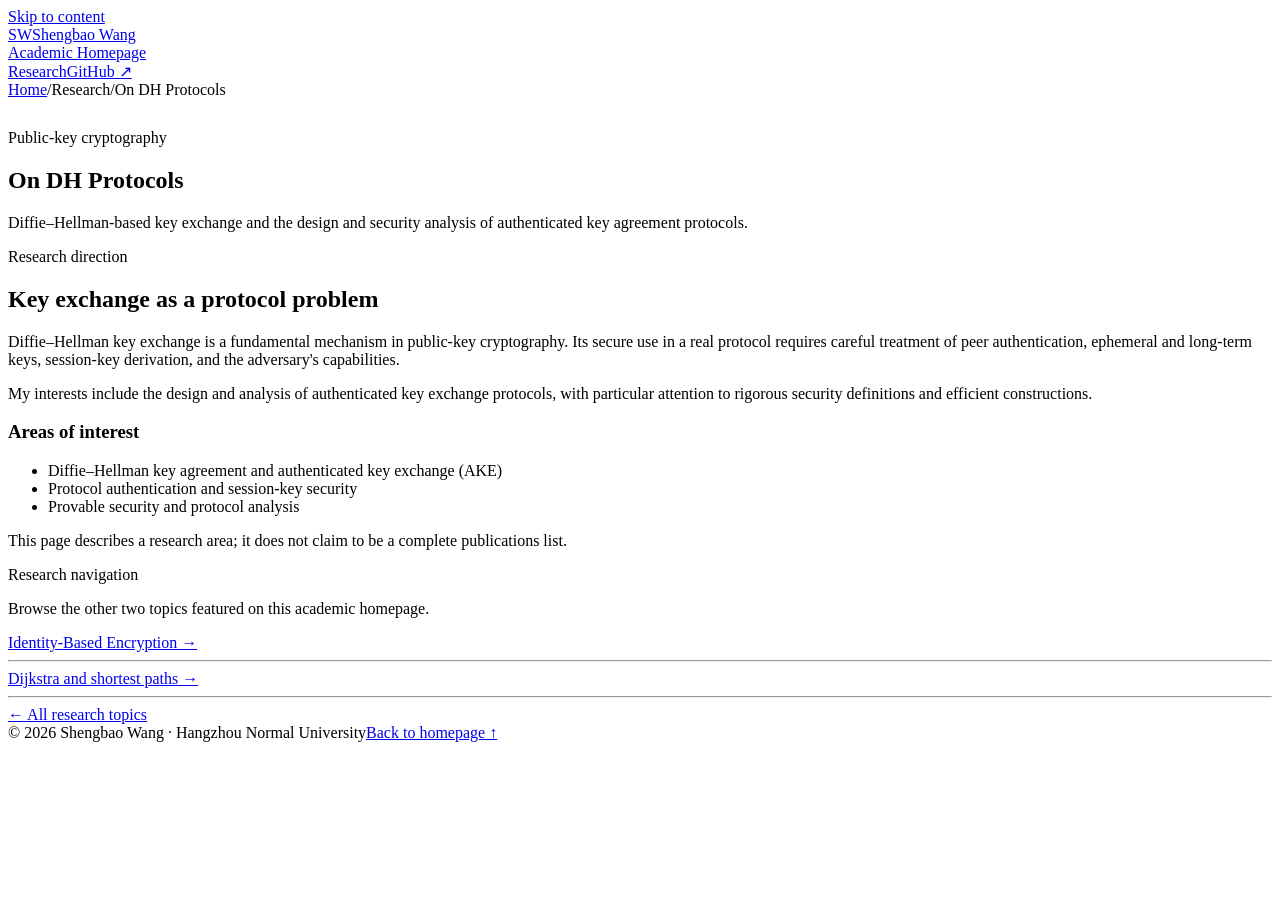
==== dh-protocols.html @ 523c3961 "Add files via upload" ====
<!doctype html><html lang="en"><head><meta charset="utf-8"><meta name="viewport" content="width=device-width,initial-scale=1"><meta name="description" content="Shengbao Wang — research interests in Diffie–Hellman and authenticated key exchange protocols."><meta name="theme-color" content="#11253a"><title>On DH Protocols | Shengbao Wang</title><link rel="stylesheet" href="assets/style.css"></head><body class="subpage"><a class="skip" href="#main">Skip to content</a><header class="site-head"><div class="container head-inner"><a class="brand" href="index.html"><span class="brand-mark" aria-hidden="true">SW</span><span><span class="brand-name">Shengbao Wang</span><br><span class="brand-meta">Academic Homepage</span></span></a><nav class="head-nav" aria-label="Main navigation"><a href="index.html#research">Research</a><a class="nav-external" href="https://github.com/PaulWang2024" target="_blank" rel="noopener noreferrer">GitHub ↗</a></nav></div></header><main id="main"><section class="page-hero"><div class="container"><div class="breadcrumb"><a href="index.html">Home</a><span aria-hidden="true">/</span><span>Research</span><span aria-hidden="true">/</span><span>On DH Protocols</span></div><p class="eyebrow" style="margin-top:30px">Public-key cryptography</p><h1>On DH Protocols</h1><p class="page-subtitle">Diffie–Hellman-based key exchange and the design and security analysis of authenticated key agreement protocols.</p></div></section><section class="detail-section"><div class="container detail-grid"><article><p class="small-title">Research direction</p><h2>Key exchange as a protocol problem</h2><p>Diffie–Hellman key exchange is a fundamental mechanism in public-key cryptography. Its secure use in a real protocol requires careful treatment of peer authentication, ephemeral and long-term keys, session-key derivation, and the adversary's capabilities.</p><p>My interests include the design and analysis of authenticated key exchange protocols, with particular attention to rigorous security definitions and efficient constructions.</p><h3>Areas of interest</h3><ul class="topic-list"><li>Diffie–Hellman key agreement and authenticated key exchange (AKE)</li><li>Protocol authentication and session-key security</li><li>Provable security and protocol analysis</li></ul><p class="support-note">This page describes a research area; it does not claim to be a complete publications list.</p></article><aside class="side-note"><p class="small-title">Research navigation</p><p>Browse the other two topics featured on this academic homepage.</p><a class="minilink" href="ibe.html">Identity-Based Encryption →</a><hr><a class="minilink" href="dijkstra.html">Dijkstra and shortest paths →</a><hr><a class="button button-soft" href="index.html#research">← All research topics</a></aside></div></section></main><footer class="site-foot"><div class="container footer-inner"><span>© 2026 Shengbao Wang · Hangzhou Normal University</span><a href="index.html">Back to homepage ↑</a></div></footer></body></html>
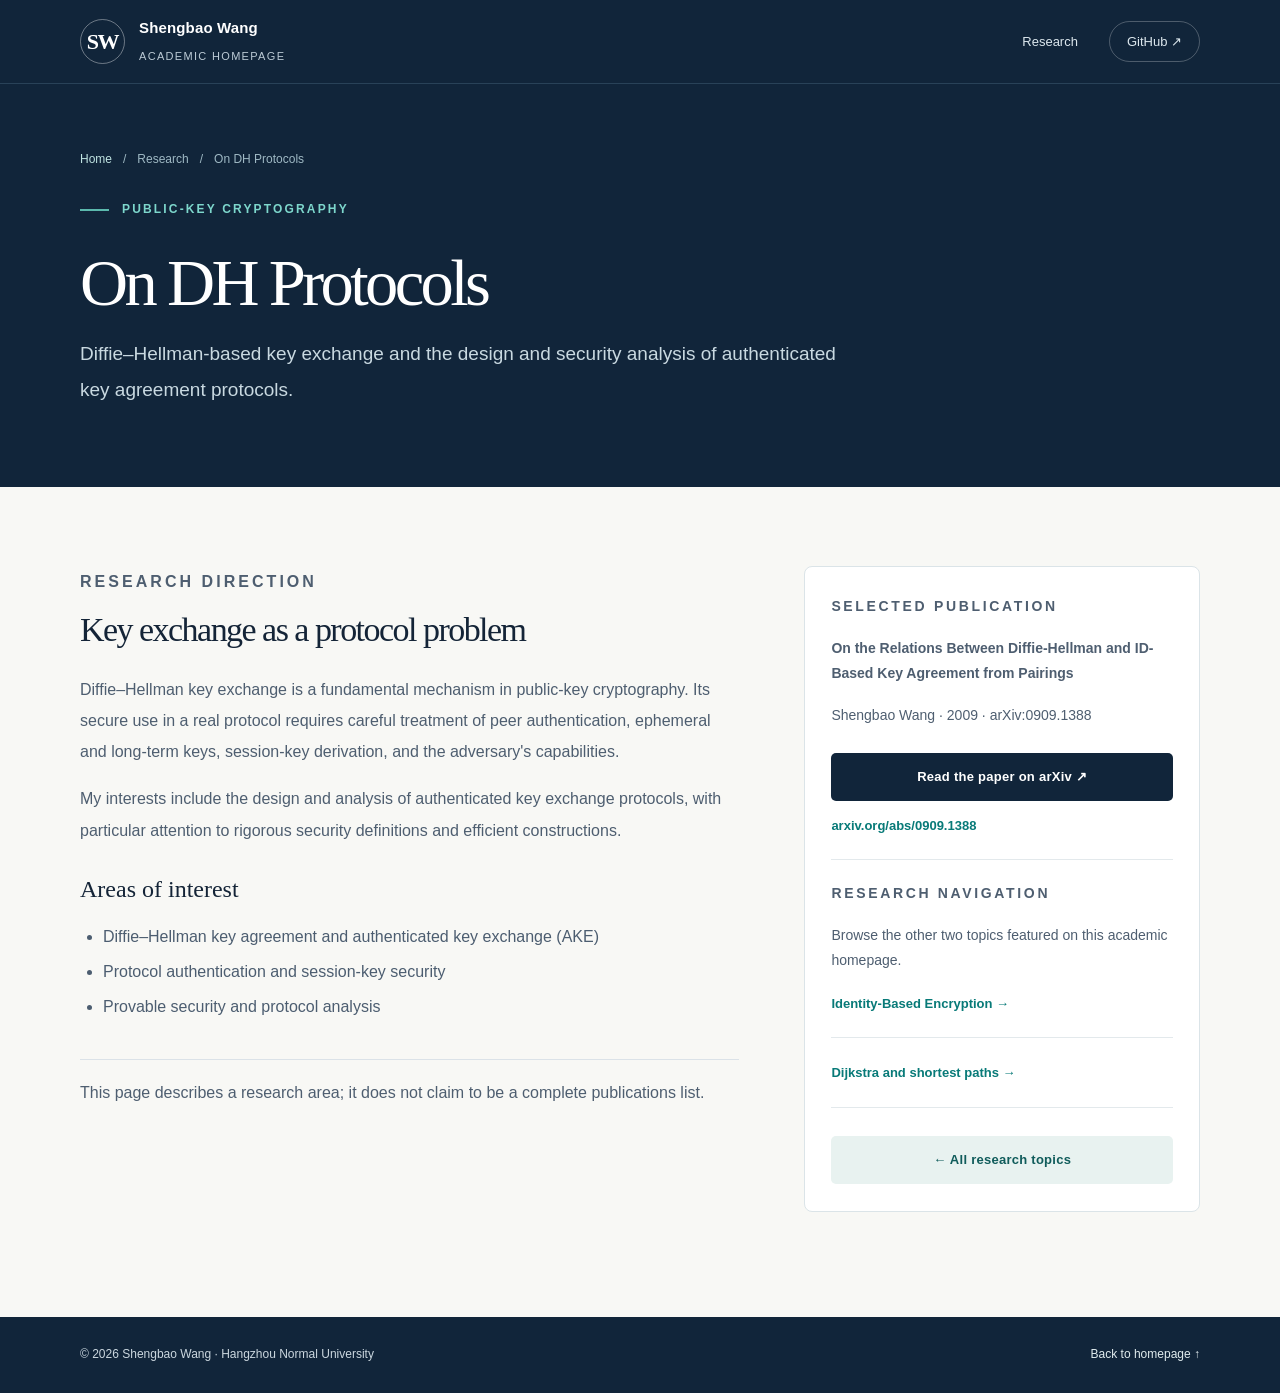
==== commit 9ca84825: "Add files via upload" ====
--- a/dh-protocols.html
+++ b/dh-protocols.html
@@ -1 +1,9 @@
-<!doctype html><html lang="en"><head><meta charset="utf-8"><meta name="viewport" content="width=device-width,initial-scale=1"><meta name="description" content="Shengbao Wang — research interests in Diffie–Hellman and authenticated key exchange protocols."><meta name="theme-color" content="#11253a"><title>On DH Protocols | Shengbao Wang</title><link rel="stylesheet" href="assets/style.css"></head><body class="subpage"><a class="skip" href="#main">Skip to content</a><header class="site-head"><div class="container head-inner"><a class="brand" href="index.html"><span class="brand-mark" aria-hidden="true">SW</span><span><span class="brand-name">Shengbao Wang</span><br><span class="brand-meta">Academic Homepage</span></span></a><nav class="head-nav" aria-label="Main navigation"><a href="index.html#research">Research</a><a class="nav-external" href="https://github.com/PaulWang2024" target="_blank" rel="noopener noreferrer">GitHub ↗</a></nav></div></header><main id="main"><section class="page-hero"><div class="container"><div class="breadcrumb"><a href="index.html">Home</a><span aria-hidden="true">/</span><span>Research</span><span aria-hidden="true">/</span><span>On DH Protocols</span></div><p class="eyebrow" style="margin-top:30px">Public-key cryptography</p><h1>On DH Protocols</h1><p class="page-subtitle">Diffie–Hellman-based key exchange and the design and security analysis of authenticated key agreement protocols.</p></div></section><section class="detail-section"><div class="container detail-grid"><article><p class="small-title">Research direction</p><h2>Key exchange as a protocol problem</h2><p>Diffie–Hellman key exchange is a fundamental mechanism in public-key cryptography. Its secure use in a real protocol requires careful treatment of peer authentication, ephemeral and long-term keys, session-key derivation, and the adversary's capabilities.</p><p>My interests include the design and analysis of authenticated key exchange protocols, with particular attention to rigorous security definitions and efficient constructions.</p><h3>Areas of interest</h3><ul class="topic-list"><li>Diffie–Hellman key agreement and authenticated key exchange (AKE)</li><li>Protocol authentication and session-key security</li><li>Provable security and protocol analysis</li></ul><p class="support-note">This page describes a research area; it does not claim to be a complete publications list.</p></article><aside class="side-note"><p class="small-title">Research navigation</p><p>Browse the other two topics featured on this academic homepage.</p><a class="minilink" href="ibe.html">Identity-Based Encryption →</a><hr><a class="minilink" href="dijkstra.html">Dijkstra and shortest paths →</a><hr><a class="button button-soft" href="index.html#research">← All research topics</a></aside></div></section></main><footer class="site-foot"><div class="container footer-inner"><span>© 2026 Shengbao Wang · Hangzhou Normal University</span><a href="index.html">Back to homepage ↑</a></div></footer></body></html>
+<!doctype html><html lang="en"><head><meta charset="utf-8"><meta name="viewport" content="width=device-width,initial-scale=1"><meta name="description" content="Shengbao Wang — research interests in Diffie–Hellman and authenticated key exchange protocols."><meta name="theme-color" content="#11253a"><title>On DH Protocols | Shengbao Wang</title><!-- Embedded styles for reliable GitHub Pages deployment -->
+<style>
+/* Shengbao Wang — Academic homepage | no frameworks or external assets */
+:root{--ink:#142437;--muted:#526175;--line:#dbe2e8;--bg:#f8f8f5;--paper:#fff;--navy:#11253a;--teal:#087a78;--gold:#d3a76e;--soft:#edf4f2;--max:1120px}
+*{box-sizing:border-box}html{scroll-behavior:smooth}body{margin:0;background:var(--bg);color:var(--ink);font-family:Inter,"Segoe UI",Arial,Helvetica,sans-serif;-webkit-font-smoothing:antialiased;line-height:1.65}a{color:inherit}a:focus-visible{outline:3px solid #36a2a5;outline-offset:4px;border-radius:3px}.skip{position:absolute;top:-100px;left:12px;background:white;z-index:100;padding:8px 12px}.skip:focus{top:12px}.container{width:min(calc(100% - 52px),var(--max));margin:0 auto}.site-head{height:84px;border-bottom:1px solid rgba(255,255,255,.13);background:var(--navy);color:#fff}.head-inner{height:100%;display:flex;align-items:center;justify-content:space-between;gap:24px}.brand{display:flex;align-items:center;gap:14px;text-decoration:none}.brand-mark{font:600 22px Georgia,"Times New Roman",serif;letter-spacing:-.06em;border:1px solid rgba(255,255,255,.38);width:45px;height:45px;display:grid;place-items:center;border-radius:50%;color:white}.brand-name{font-weight:700;letter-spacing:.01em;font-size:15px}.brand-meta{font-size:11px;letter-spacing:.12em;color:#bbcad5;text-transform:uppercase}.head-nav{display:flex;align-items:center;gap:31px}.head-nav a{font-size:13px;text-decoration:none;color:#dce7ed;font-weight:500;transition:color .2s}.head-nav a:hover{color:#8edbd2}.head-nav .nav-external{border:1px solid rgba(255,255,255,.25);border-radius:999px;padding:9px 17px}.hero{background:var(--navy);position:relative;overflow:hidden;color:white}.hero:before{content:"";position:absolute;width:470px;height:470px;right:-130px;top:-200px;background:radial-gradient(circle,#0f756e33 0%,transparent 70%);pointer-events:none}.hero-grid{min-height:595px;display:grid;grid-template-columns:1.07fr .93fr;align-items:center;gap:46px;padding:85px 0 93px}.eyebrow{font-size:12px;letter-spacing:.18em;text-transform:uppercase;color:#7dd7cc;font-weight:700;display:flex;gap:13px;align-items:center}.eyebrow:before{content:"";width:29px;height:2px;background:#5bb9ad}.hero h1,.page-hero h1{font:normal clamp(58px,6.5vw,90px)/1.02 Georgia,"Times New Roman",serif;letter-spacing:-.055em;margin:23px 0 20px}.hero .university{font-size:17px;color:#d7e3ec;letter-spacing:.01em;margin:0 0 27px}.hero p.statement{max-width:570px;font-size:19px;line-height:1.86;color:#c9d8e3;margin:0 0 34px;font-weight:400}.under-accent{background:linear-gradient(transparent 82%,#0d938d 82%)}.hero-actions{display:flex;flex-wrap:wrap;gap:14px}.button{display:inline-flex;align-items:center;justify-content:center;gap:10px;padding:12px 22px;min-height:48px;font-size:13px;font-weight:700;letter-spacing:.02em;text-decoration:none;border:1px solid transparent;border-radius:5px;transition:transform .16s,background .16s,border-color .16s}.button:hover{transform:translateY(-2px)}.button-primary{background:#68c6bb;color:#092e38}.button-primary:hover{background:#8bddd3}.button-outline{color:#f4f9fb;border-color:#647c8d}.button-outline:hover{border-color:#a8c2cf}.button-ink{background:var(--navy);color:white}.button-ink:hover{background:#21445b}.button-soft{background:#e8f2f0;color:#105c5b}.button-soft:hover{background:#d7e9e6}.hero-art{width:100%;align-self:center}.graphic-shell{border:1px solid #50718461;border-radius:11px;padding:20px;background:linear-gradient(148deg,#213e52b5,#152c3d8f);box-shadow:0 36px 85px #07142464;position:relative}.graphic-overline{color:#90afba;display:flex;align-items:center;justify-content:space-between;font-family:Consolas,Menlo,monospace;font-size:10px;letter-spacing:.13em;text-transform:uppercase}.graphic-overline:after{content:"●  ●  ●";font-size:8px;color:#7eaeae;letter-spacing:.16em}.network-art{width:100%;display:block;margin:12px auto 8px;aspect-ratio:1.25}.art-legend{display:flex;justify-content:space-between;gap:10px;align-items:center;border-top:1px solid #63809045;padding-top:13px;color:#a8bdc9;font-size:11px}.art-legend strong{font-family:Consolas,Menlo,monospace;font-weight:400;color:#a5e2da}.short-note{padding:30px 0;border-bottom:1px solid var(--line);background:#fff}.short-grid{display:grid;grid-template-columns:1fr 1fr 1fr;gap:30px}.short-item{display:flex;gap:13px;align-items:center}.short-n{font:normal 29px Georgia,serif;color:#8caaa8}.short-item span:last-child{color:#667585;font-size:13px;line-height:1.55}.section{padding:105px 0 113px}.section-header{display:flex;justify-content:space-between;align-items:end;gap:28px;margin-bottom:40px}.small-title{font-size:11px;letter-spacing:.19em;text-transform:uppercase;color:var(--teal);font-weight:800;margin:0 0 13px}.section h2,.detail-section h2{font:normal clamp(35px,4.1vw,50px)/1.2 Georgia,"Times New Roman",serif;letter-spacing:-.045em;margin:0}.section-lead{color:#647283;max-width:350px;margin:0;font-size:15px}.research-grid{display:grid;grid-template-columns:repeat(3,minmax(0,1fr));gap:23px}.research-card{position:relative;background:#fff;border:1px solid #e1e8e9;border-radius:9px;text-decoration:none;overflow:hidden;display:flex;flex-direction:column;min-height:385px;box-shadow:0 4px 16px #11253a06;transition:transform .2s,box-shadow .2s,border-color .2s}.research-card:hover{transform:translateY(-5px);box-shadow:0 17px 35px #11253a16;border-color:#a4c7c3}.card-art{height:150px;background:#ebf3f2;display:flex;justify-content:center;align-items:center;border-bottom:1px solid #dfebe9;overflow:hidden}.card-art svg{max-width:100%;height:100%}.research-card:nth-child(2) .card-art{background:#eaf0f7}.research-card:nth-child(3) .card-art{background:#f3f0e9}.card-body{padding:25px 24px 22px;display:flex;flex-direction:column;flex:1}.card-index{font:600 11px Consolas,Menlo,monospace;letter-spacing:.1em;color:#318981}.research-card:nth-child(2) .card-index{color:#587899}.research-card:nth-child(3) .card-index{color:#a27842}.card-body h3{font:normal 25px/1.2 Georgia,serif;letter-spacing:-.023em;margin:12px 0 10px}.card-body p{color:#657488;font-size:14px;line-height:1.78;margin:0 0 27px}.card-link{margin-top:auto;display:flex;justify-content:space-between;align-items:center;color:#1b6865;font-size:13px;font-weight:750}.arrow{font-size:24px;line-height:1}.about-band{background:#ecf2ef;border-top:1px solid #dce7e2;padding:58px 0}.about-inner{display:flex;align-items:center;justify-content:space-between;gap:36px}.about-band h2{font:normal 29px Georgia,serif;letter-spacing:-.03em;margin:0 0 9px}.about-band p{margin:0;color:#61737a;max-width:650px;font-size:15px}.about-band .button{flex-shrink:0}.site-foot{background:var(--navy);color:#cbd7df;padding:28px 0}.footer-inner{display:flex;align-items:center;justify-content:space-between;gap:12px;font-size:12px}.footer-inner a{text-decoration:none;color:#e0ecee}.footer-inner a:hover{text-decoration:underline}.subpage .site-head{border-bottom:1px solid #294258}.page-hero{background:var(--navy);color:#fff;padding:66px 0 80px}.breadcrumb{font-size:12px;display:flex;gap:11px;color:#9fb9c4;align-items:center}.breadcrumb a{color:#bfe3e1;text-decoration:none}.breadcrumb a:hover{text-decoration:underline}.page-hero h1{font-size:clamp(50px,5.2vw,72px);margin:29px 0 20px;max-width:920px}.page-hero .page-subtitle{font-size:19px;line-height:1.85;color:#c9d9e1;max-width:770px;margin:0}.detail-section{padding:79px 0 105px}.detail-grid{display:grid;grid-template-columns:1.25fr .75fr;gap:65px}.detail-section h2{font-size:34px;margin:0 0 23px}.detail-section p{color:#4e5e70;font-size:16px;line-height:1.95;max-width:740px}.detail-section h3{font:normal 24px Georgia,serif;margin:30px 0 12px}.topic-list{padding-left:23px;color:#4c5d70;line-height:2.2}.side-note{background:#fff;border:1px solid #dbe4e8;border-radius:8px;padding:27px 26px;height:fit-content}.side-note .small-title{margin-bottom:18px}.side-note p{font-size:14px;line-height:1.75;margin:0 0 18px}.side-note .button{width:100%;margin-top:7px}.side-note hr{border:0;border-top:1px solid #e3e9ec;margin:21px 0}.minilink{color:#087a78;text-decoration:none;font-weight:700;font-size:13px}.minilink:hover{text-decoration:underline}.support-note{color:#6c7b89;font-size:13px;border-top:1px solid #dbe2e8;padding-top:17px;margin-top:35px}.subpage .section{padding:60px 0}.muted-kicker{font-size:12px;color:#697e8b;text-transform:uppercase;letter-spacing:.1em;font-weight:700}.button svg{width:16px;height:16px}
+@media (max-width:940px){.hero-grid{grid-template-columns:1fr .82fr;gap:20px}.hero h1{font-size:63px}.hero p.statement{font-size:17px}.research-grid{gap:15px}.card-body{padding:21px 18px}.card-body h3{font-size:22px}.detail-grid{gap:33px}}
+@media (max-width:720px){.container{width:min(calc(100% - 36px),var(--max))}.site-head{height:73px}.brand-name{font-size:13px}.brand-meta{font-size:9px}.head-nav{gap:15px}.head-nav a{font-size:12px}.head-nav .nav-external{padding:7px 10px}.hero-grid{display:flex;flex-direction:column;align-items:stretch;padding:64px 0 70px;gap:41px}.hero h1{font-size:clamp(55px,14vw,73px)}.hero-art{max-width:520px}.short-grid{grid-template-columns:1fr;gap:12px}.short-note{padding:23px 0}.short-item{gap:12px}.short-n{font-size:23px;min-width:30px}.section{padding:68px 0 80px}.section-header{display:block}.section-lead{margin-top:15px}.research-grid{grid-template-columns:1fr;gap:19px}.research-card{min-height:0}.card-art{height:165px}.card-body{padding:24px}.card-body p{margin-bottom:23px}.about-inner{display:block}.about-inner .button{margin-top:23px}.footer-inner{align-items:flex-start;flex-direction:column;gap:8px}.page-hero{padding:49px 0 63px}.detail-grid{grid-template-columns:1fr;gap:25px}.detail-section{padding:58px 0 75px}}
+@media (prefers-reduced-motion: reduce){html{scroll-behavior:auto}.button,.research-card{transition:none}}
+</style></head><body class="subpage"><a class="skip" href="#main">Skip to content</a><header class="site-head"><div class="container head-inner"><a class="brand" href="index.html"><span class="brand-mark" aria-hidden="true">SW</span><span><span class="brand-name">Shengbao Wang</span><br><span class="brand-meta">Academic Homepage</span></span></a><nav class="head-nav" aria-label="Main navigation"><a href="index.html#research">Research</a><a class="nav-external" href="https://github.com/PaulWang2024" target="_blank" rel="noopener noreferrer">GitHub ↗</a></nav></div></header><main id="main"><section class="page-hero"><div class="container"><div class="breadcrumb"><a href="index.html">Home</a><span aria-hidden="true">/</span><span>Research</span><span aria-hidden="true">/</span><span>On DH Protocols</span></div><p class="eyebrow" style="margin-top:30px">Public-key cryptography</p><h1>On DH Protocols</h1><p class="page-subtitle">Diffie–Hellman-based key exchange and the design and security analysis of authenticated key agreement protocols.</p></div></section><section class="detail-section"><div class="container detail-grid"><article><p class="small-title">Research direction</p><h2>Key exchange as a protocol problem</h2><p>Diffie–Hellman key exchange is a fundamental mechanism in public-key cryptography. Its secure use in a real protocol requires careful treatment of peer authentication, ephemeral and long-term keys, session-key derivation, and the adversary's capabilities.</p><p>My interests include the design and analysis of authenticated key exchange protocols, with particular attention to rigorous security definitions and efficient constructions.</p><h3>Areas of interest</h3><ul class="topic-list"><li>Diffie–Hellman key agreement and authenticated key exchange (AKE)</li><li>Protocol authentication and session-key security</li><li>Provable security and protocol analysis</li></ul><p class="support-note">This page describes a research area; it does not claim to be a complete publications list.</p></article><aside class="side-note"><p class="small-title">Selected publication</p><p><strong>On the Relations Between Diffie-Hellman and ID-Based Key Agreement from Pairings</strong></p><p>Shengbao Wang · 2009 · arXiv:0909.1388</p><a class="button button-ink" href="https://arxiv.org/abs/0909.1388" target="_blank" rel="noopener noreferrer">Read the paper on arXiv ↗</a><p style="margin-top:12px"><a class="minilink" href="https://arxiv.org/abs/0909.1388" target="_blank" rel="noopener noreferrer">arxiv.org/abs/0909.1388</a></p><hr/><p class="small-title">Research navigation</p><p>Browse the other two topics featured on this academic homepage.</p><a class="minilink" href="ibe.html">Identity-Based Encryption →</a><hr><a class="minilink" href="dijkstra.html">Dijkstra and shortest paths →</a><hr><a class="button button-soft" href="index.html#research">← All research topics</a></aside></div></section></main><footer class="site-foot"><div class="container footer-inner"><span>© 2026 Shengbao Wang · Hangzhou Normal University</span><a href="index.html">Back to homepage ↑</a></div></footer><script data-goatcounter="https://paulwang2026.goatcounter.com/count" async src="https://gc.zgo.at/count.js"></script></body></html>
